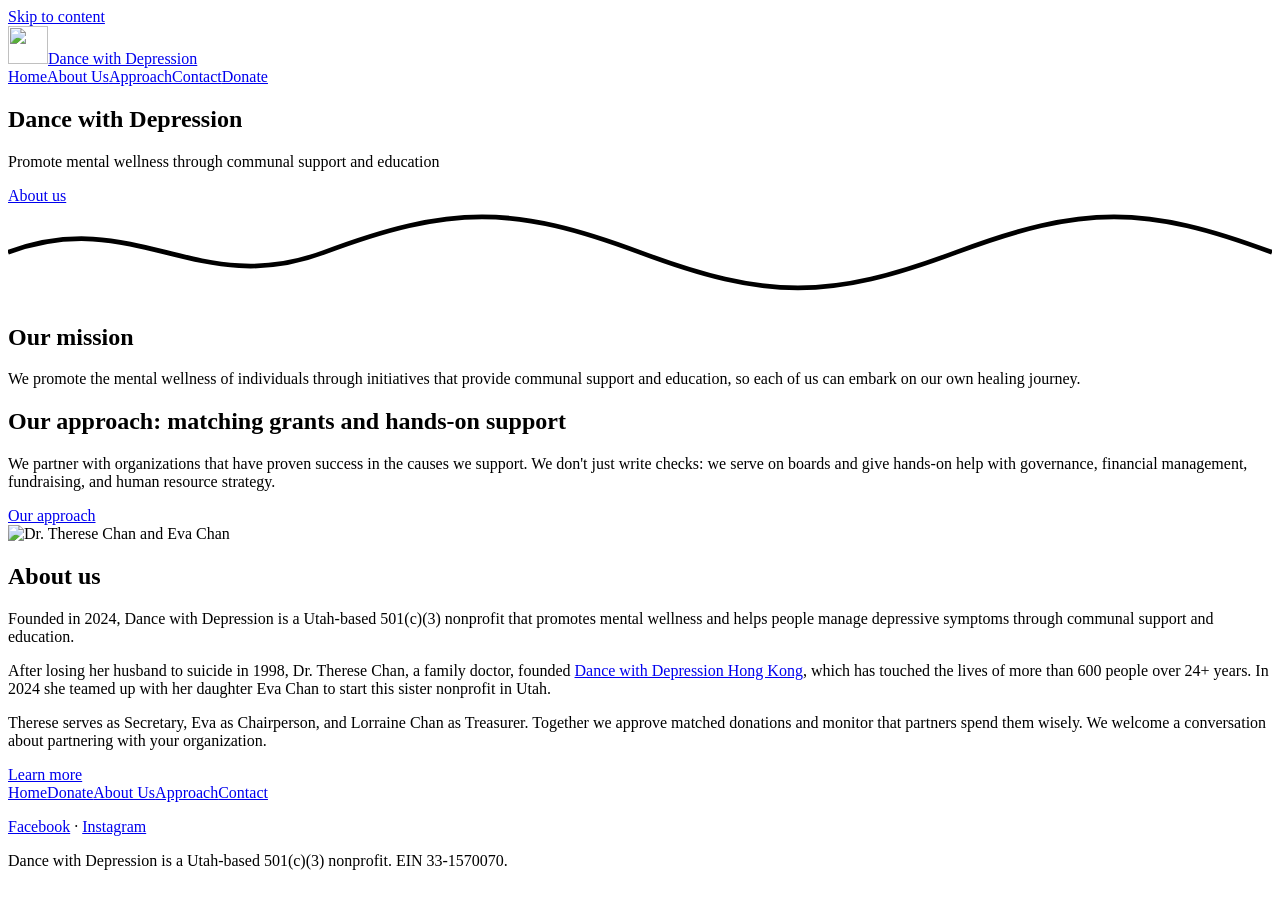
==== index.html @ dd3bc768 "Add files via upload" ====
<!doctype html><html lang="en"><head><meta charset="utf-8"><meta name="viewport" content="width=device-width,initial-scale=1"><title>Home - Dance with Depression</title><meta name="description" content="Promote mental wellness through communal support and education."><meta property="og:title" content="Home - Dance with Depression"><meta property="og:image" content="https://dancewithdepression.org/wp-content/uploads/2026/01/cropped-DancewithDepressionLogo-1.png"><link rel="icon" href="https://dancewithdepression.org/wp-content/uploads/2026/01/cropped-DancewithDepressionLogo-270x270.png"><link rel="preconnect" href="https://fonts.googleapis.com"><link rel="preconnect" href="https://fonts.gstatic.com" crossorigin><link rel="stylesheet" href="https://fonts.googleapis.com/css2?family=Figtree:wght@400;600&family=Newsreader:ital,wght@0,400;0,600;1,400&display=swap"><link rel="stylesheet" href="css/styles.css"></head><body><a class="skip" href="#main">Skip to content</a><header class="top"><a class="brand" href="index.html"><img src="https://dancewithdepression.org/wp-content/uploads/2026/01/cropped-DancewithDepressionLogo-1-60x56.png" alt="" width="40" height="38"><span>Dance with Depression</span></a><nav aria-label="Main"><a href="index.html" aria-current="page">Home</a><a href="about.html">About Us</a><a href="approach.html">Approach</a><a href="contact.html">Contact</a><a class="btn" href="donate.html">Donate</a></nav></header><main id="main">
<section class="hero"><div class="wrap"><h1>Dance with Depression</h1><p class="lede">Promote mental wellness through communal support and education</p><a class="btn" href="about.html">About us</a></div><svg class="wave" viewBox="0 0 800 60" aria-hidden="true" preserveAspectRatio="none"><path d="M0 30 C80 0 120 60 200 30 S320 0 400 30 S520 60 600 30 S720 0 800 30" fill="none" stroke="currentColor" stroke-width="3"/></svg></section>
<section class="wrap two"><div><h2>Our mission</h2><p>We promote the mental wellness of individuals through initiatives that provide communal support and education, so each of us can embark on our own healing journey.</p></div><div><h2>Our approach: matching grants and hands-on support</h2><p>We partner with organizations that have proven success in the causes we support. We don't just write checks: we serve on boards and give hands-on help with governance, financial management, fundraising, and human resource strategy.</p><a class="btn alt" href="approach.html">Our approach</a></div></section>
<section class="band"><div class="wrap two"><div><img class="" src="https://dancewithdepression.org/wp-content/uploads/2025/10/IMG_2669-768x1024.jpg" alt="Dr. Therese Chan and Eva Chan" loading="lazy"></div><div><h2>About us</h2><p>Founded in 2024, Dance with Depression is a Utah-based 501(c)(3) nonprofit that promotes mental wellness and helps people manage depressive symptoms through communal support and education.</p><p>After losing her husband to suicide in 1998, Dr. Therese Chan, a family doctor, founded <a href="https://www.dwd.org.hk/">Dance with Depression Hong Kong</a>, which has touched the lives of more than 600 people over 24+ years. In 2024 she teamed up with her daughter Eva Chan to start this sister nonprofit in Utah.</p><p>Therese serves as Secretary, Eva as Chairperson, and Lorraine Chan as Treasurer. Together we approve matched donations and monitor that partners spend them wisely. We welcome a conversation about partnering with your organization.</p><a class="btn alt" href="about.html">Learn more</a></div></div></section></main><footer><nav aria-label="Footer"><a href="index.html">Home</a><a href="donate.html">Donate</a><a href="about.html">About Us</a><a href="approach.html">Approach</a><a href="contact.html">Contact</a></nav><p><a href="https://www.facebook.com/@dancewithdepression">Facebook</a> · <a href="https://www.instagram.com/dancewithdepressionus">Instagram</a></p><p class="small">Dance with Depression is a Utah-based 501(c)(3) nonprofit. EIN 33-1570070.</p></footer></body></html>
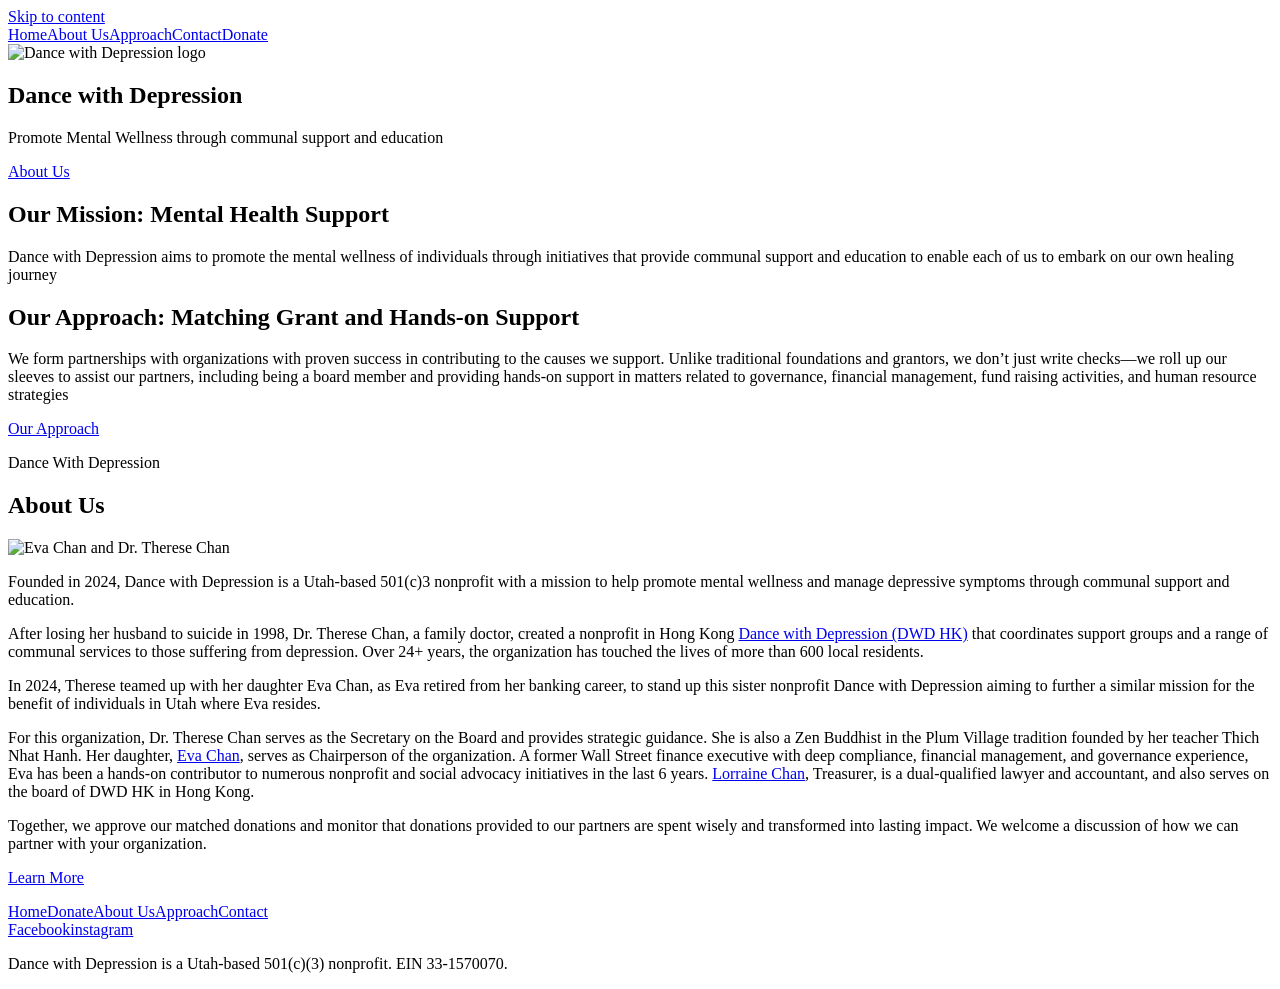
==== commit d36ac137: "Add files via upload Claude updated the website after seeing the screenshots." ====
--- a/index.html
+++ b/index.html
@@ -1,4 +1,3 @@
-<!doctype html><html lang="en"><head><meta charset="utf-8"><meta name="viewport" content="width=device-width,initial-scale=1"><title>Home - Dance with Depression</title><meta name="description" content="Promote mental wellness through communal support and education."><meta property="og:title" content="Home - Dance with Depression"><meta property="og:image" content="https://dancewithdepression.org/wp-content/uploads/2026/01/cropped-DancewithDepressionLogo-1.png"><link rel="icon" href="https://dancewithdepression.org/wp-content/uploads/2026/01/cropped-DancewithDepressionLogo-270x270.png"><link rel="preconnect" href="https://fonts.googleapis.com"><link rel="preconnect" href="https://fonts.gstatic.com" crossorigin><link rel="stylesheet" href="https://fonts.googleapis.com/css2?family=Figtree:wght@400;600&family=Newsreader:ital,wght@0,400;0,600;1,400&display=swap"><link rel="stylesheet" href="css/styles.css"></head><body><a class="skip" href="#main">Skip to content</a><header class="top"><a class="brand" href="index.html"><img src="https://dancewithdepression.org/wp-content/uploads/2026/01/cropped-DancewithDepressionLogo-1-60x56.png" alt="" width="40" height="38"><span>Dance with Depression</span></a><nav aria-label="Main"><a href="index.html" aria-current="page">Home</a><a href="about.html">About Us</a><a href="approach.html">Approach</a><a href="contact.html">Contact</a><a class="btn" href="donate.html">Donate</a></nav></header><main id="main">
-<section class="hero"><div class="wrap"><h1>Dance with Depression</h1><p class="lede">Promote mental wellness through communal support and education</p><a class="btn" href="about.html">About us</a></div><svg class="wave" viewBox="0 0 800 60" aria-hidden="true" preserveAspectRatio="none"><path d="M0 30 C80 0 120 60 200 30 S320 0 400 30 S520 60 600 30 S720 0 800 30" fill="none" stroke="currentColor" stroke-width="3"/></svg></section>
-<section class="wrap two"><div><h2>Our mission</h2><p>We promote the mental wellness of individuals through initiatives that provide communal support and education, so each of us can embark on our own healing journey.</p></div><div><h2>Our approach: matching grants and hands-on support</h2><p>We partner with organizations that have proven success in the causes we support. We don't just write checks: we serve on boards and give hands-on help with governance, financial management, fundraising, and human resource strategy.</p><a class="btn alt" href="approach.html">Our approach</a></div></section>
-<section class="band"><div class="wrap two"><div><img class="" src="https://dancewithdepression.org/wp-content/uploads/2025/10/IMG_2669-768x1024.jpg" alt="Dr. Therese Chan and Eva Chan" loading="lazy"></div><div><h2>About us</h2><p>Founded in 2024, Dance with Depression is a Utah-based 501(c)(3) nonprofit that promotes mental wellness and helps people manage depressive symptoms through communal support and education.</p><p>After losing her husband to suicide in 1998, Dr. Therese Chan, a family doctor, founded <a href="https://www.dwd.org.hk/">Dance with Depression Hong Kong</a>, which has touched the lives of more than 600 people over 24+ years. In 2024 she teamed up with her daughter Eva Chan to start this sister nonprofit in Utah.</p><p>Therese serves as Secretary, Eva as Chairperson, and Lorraine Chan as Treasurer. Together we approve matched donations and monitor that partners spend them wisely. We welcome a conversation about partnering with your organization.</p><a class="btn alt" href="about.html">Learn more</a></div></div></section></main><footer><nav aria-label="Footer"><a href="index.html">Home</a><a href="donate.html">Donate</a><a href="about.html">About Us</a><a href="approach.html">Approach</a><a href="contact.html">Contact</a></nav><p><a href="https://www.facebook.com/@dancewithdepression">Facebook</a> · <a href="https://www.instagram.com/dancewithdepressionus">Instagram</a></p><p class="small">Dance with Depression is a Utah-based 501(c)(3) nonprofit. EIN 33-1570070.</p></footer></body></html>+<!doctype html><html lang="en"><head><meta charset="utf-8"><meta name="viewport" content="width=device-width,initial-scale=1"><title>Home - Dance with Depression</title><meta name="description" content="Promote mental wellness through communal support and education."><meta property="og:title" content="Home - Dance with Depression"><meta property="og:image" content="https://dancewithdepression.org/wp-content/uploads/2026/01/cropped-DancewithDepressionLogo-1.png"><link rel="icon" href="https://dancewithdepression.org/wp-content/uploads/2026/01/cropped-DancewithDepressionLogo-270x270.png"><link rel="preconnect" href="https://fonts.googleapis.com"><link rel="preconnect" href="https://fonts.gstatic.com" crossorigin><link rel="stylesheet" href="https://fonts.googleapis.com/css2?family=Lato:wght@400;700&family=Playfair+Display:wght@400;600&display=swap"><link rel="stylesheet" href="css/styles.css"></head><body><a class="skip" href="#main">Skip to content</a><header class="top"><nav aria-label="Main"><a href="index.html" aria-current="page">Home</a><a href="about.html">About Us</a><a href="approach.html">Approach</a><a href="contact.html">Contact</a><a class="btn-line" href="donate.html">Donate</a></nav></header><main id="main"><section class="hero"><div class="hero-in"><img class="logo" src="https://dancewithdepression.org/wp-content/uploads/2026/01/DancewithDepressionLogo-1-150x150.png" alt="Dance with Depression logo" width="150" height="150"><h1>Dance with Depression</h1><p class="tag">Promote Mental Wellness through communal support and education</p><a class="btn" href="about.html">About Us</a></div></section>
+<section class="wrap text"><h2>Our Mission: Mental Health Support<img class="ico" src="https://dancewithdepression.org/wp-content/uploads/2026/01/DancewithDepressionLogo-1-150x150.png" alt=""></h2><p>Dance with Depression aims to promote the mental wellness of individuals through initiatives that provide communal support and education to enable each of us to embark on our own healing journey</p><h2>Our Approach: Matching Grant and Hands-on Support<img class="ico" src="https://dancewithdepression.org/wp-content/uploads/2026/01/DancewithDepressionLogo-1-150x150.png" alt=""></h2><p>We form partnerships with organizations with proven success in contributing to the causes we support. Unlike traditional foundations and grantors, we don’t just write checks—we roll up our sleeves to assist our partners, including being a board member and providing hands-on support in matters related to governance, financial management, fund raising activities, and human resource strategies</p><p class="c"><a class="btn" href="approach.html">Our Approach</a></p></section>
+<section class="band"><div class="wrap"><p class="label">Dance With Depression</p><h2 class="purple">About Us</h2><div class="two"><div><img src="https://dancewithdepression.org/wp-content/uploads/2025/10/IMG_2669-768x1024.jpg" alt="Eva Chan and Dr. Therese Chan"></div><div><p>Founded in 2024, Dance with Depression is a Utah-based 501(c)3 nonprofit with a mission to help promote mental wellness and manage depressive symptoms through communal support and education.</p><p>After losing her husband to suicide in 1998, Dr. Therese Chan, a family doctor, created a nonprofit in Hong Kong <a href="https://www.dwd.org.hk/">Dance with Depression (DWD HK)</a> that coordinates support groups and a range of communal services to those suffering from depression. Over 24+ years, the organization has touched the lives of more than 600 local residents.</p><p>In 2024, Therese teamed up with her daughter Eva Chan, as Eva retired from her banking career, to stand up this sister nonprofit Dance with Depression aiming to further a similar mission for the benefit of individuals in Utah where Eva resides.</p><p>For this organization, Dr. Therese Chan serves as the Secretary on the Board and provides strategic guidance. She is also a Zen Buddhist in the Plum Village tradition founded by her teacher Thich Nhat Hanh. Her daughter, <a href="https://www.linkedin.com/in/evachan101/">Eva Chan</a>, serves as Chairperson of the organization. A former Wall Street finance executive with deep compliance, financial management, and governance experience, Eva has been a hands-on contributor to numerous nonprofit and social advocacy initiatives in the last 6 years. <a href="https://www.linkedin.com/in/lorraine-chan-2460182b/">Lorraine Chan</a>, Treasurer, is a dual-qualified lawyer and accountant, and also serves on the board of DWD HK in Hong Kong.</p><p>Together, we approve our matched donations and monitor that donations provided to our partners are spent wisely and transformed into lasting impact. We welcome a discussion of how we can partner with your organization.</p><p class="c"><a class="btn" href="about.html">Learn More</a></p></div></div></div></section></main><footer class="foot"><nav class="bar" aria-label="Footer"><a href="index.html">Home</a><a href="donate.html">Donate</a><a href="about.html">About Us</a><a href="approach.html">Approach</a><a href="contact.html">Contact</a></nav><div class="social"><a href="http://www.facebook.com/@dancewithdepression">Facebook</a><a href="http://www.instagram.com/dancewithdepressionus">instagram</a></div><p class="small">Dance with Depression is a Utah-based 501(c)(3) nonprofit. EIN 33-1570070.</p></footer></body></html>
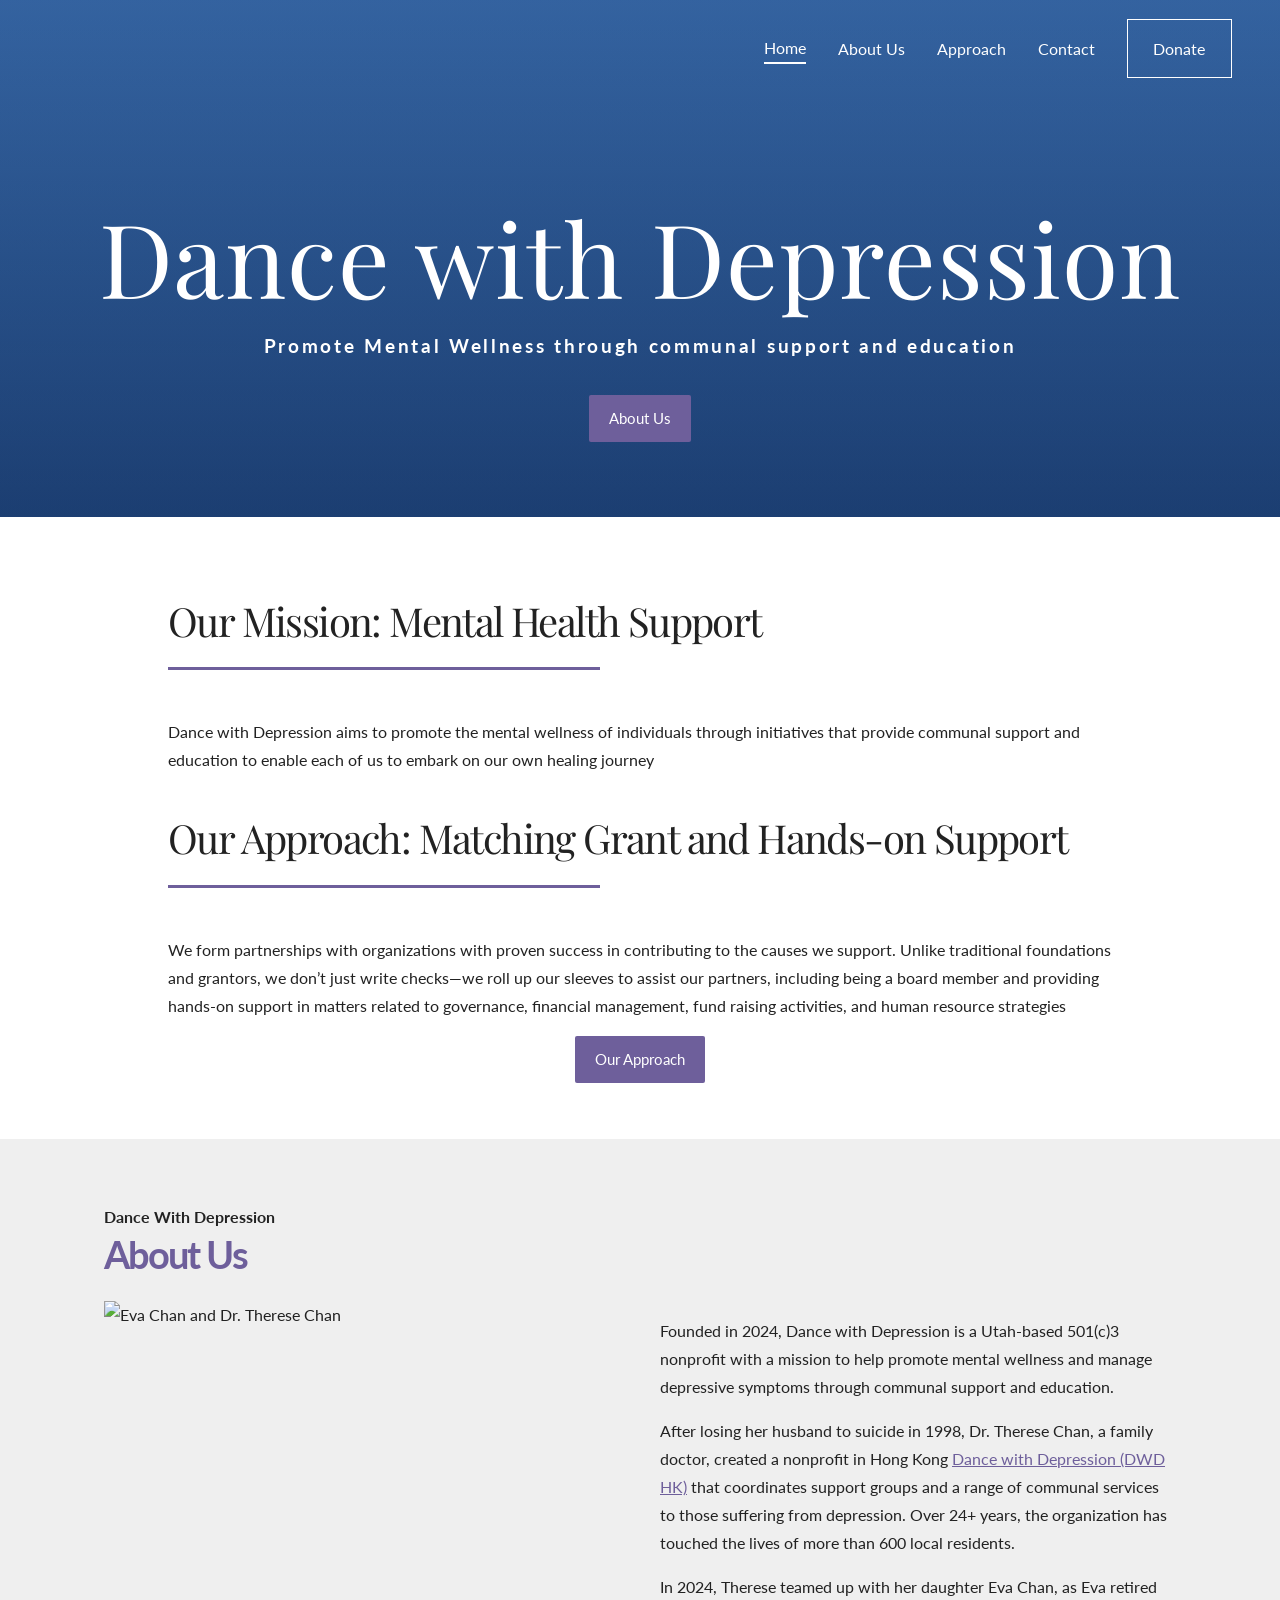
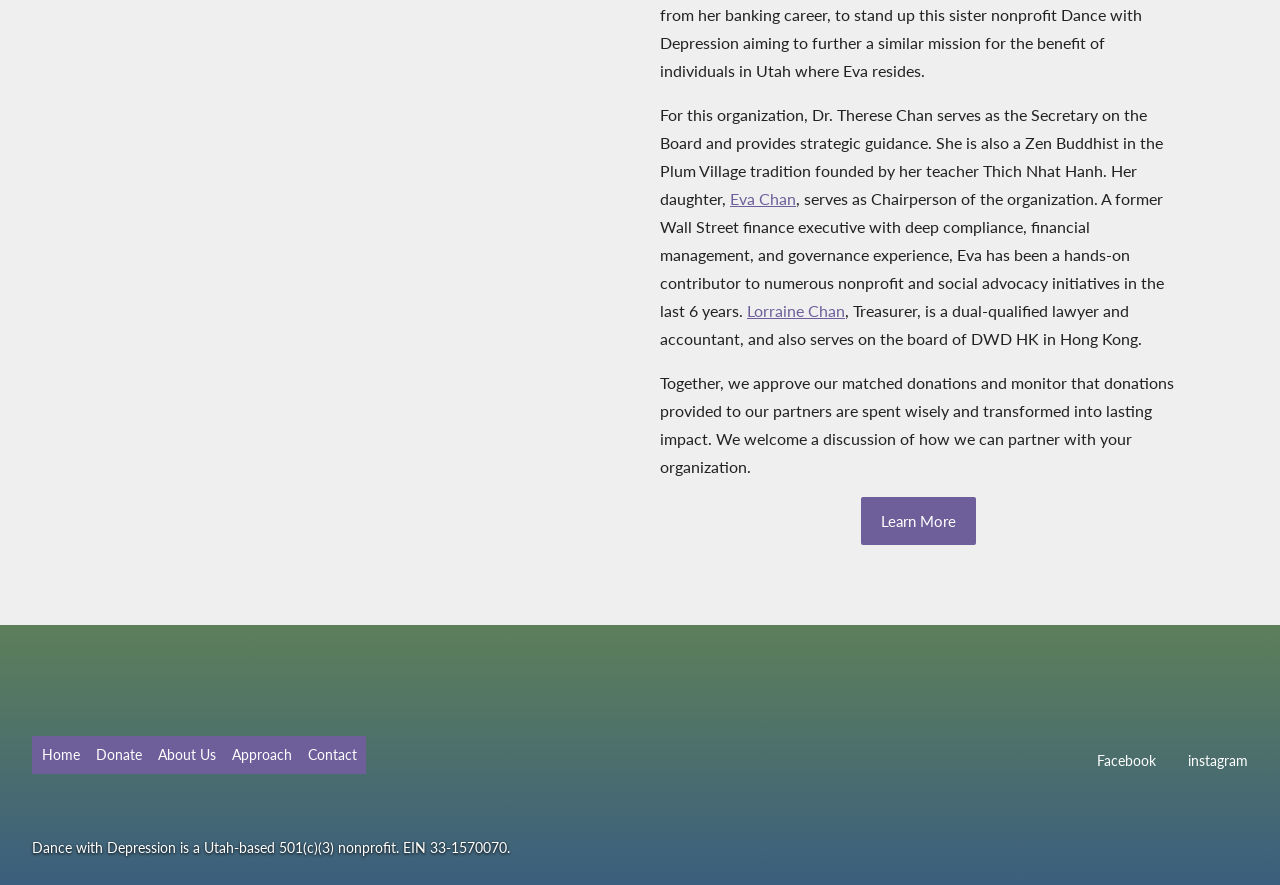
==== commit 86d84fd6: "Add files via upload" ====
--- a/index.html
+++ b/index.html
@@ -1,3 +1,3 @@
-<!doctype html><html lang="en"><head><meta charset="utf-8"><meta name="viewport" content="width=device-width,initial-scale=1"><title>Home - Dance with Depression</title><meta name="description" content="Promote mental wellness through communal support and education."><meta property="og:title" content="Home - Dance with Depression"><meta property="og:image" content="https://dancewithdepression.org/wp-content/uploads/2026/01/cropped-DancewithDepressionLogo-1.png"><link rel="icon" href="https://dancewithdepression.org/wp-content/uploads/2026/01/cropped-DancewithDepressionLogo-270x270.png"><link rel="preconnect" href="https://fonts.googleapis.com"><link rel="preconnect" href="https://fonts.gstatic.com" crossorigin><link rel="stylesheet" href="https://fonts.googleapis.com/css2?family=Lato:wght@400;700&family=Playfair+Display:wght@400;600&display=swap"><link rel="stylesheet" href="css/styles.css"></head><body><a class="skip" href="#main">Skip to content</a><header class="top"><nav aria-label="Main"><a href="index.html" aria-current="page">Home</a><a href="about.html">About Us</a><a href="approach.html">Approach</a><a href="contact.html">Contact</a><a class="btn-line" href="donate.html">Donate</a></nav></header><main id="main"><section class="hero"><div class="hero-in"><img class="logo" src="https://dancewithdepression.org/wp-content/uploads/2026/01/DancewithDepressionLogo-1-150x150.png" alt="Dance with Depression logo" width="150" height="150"><h1>Dance with Depression</h1><p class="tag">Promote Mental Wellness through communal support and education</p><a class="btn" href="about.html">About Us</a></div></section>
+<!doctype html><html lang="en"><head><meta charset="utf-8"><meta name="viewport" content="width=device-width,initial-scale=1"><title>Home - Dance with Depression</title><meta name="description" content="Promote mental wellness through communal support and education."><meta property="og:title" content="Home - Dance with Depression"><meta property="og:image" content="https://dancewithdepression.org/wp-content/uploads/2026/01/cropped-DancewithDepressionLogo-1.png"><link rel="icon" href="https://dancewithdepression.org/wp-content/uploads/2026/01/cropped-DancewithDepressionLogo-270x270.png"><link rel="preconnect" href="https://fonts.googleapis.com"><link rel="preconnect" href="https://fonts.gstatic.com" crossorigin><link rel="stylesheet" href="https://fonts.googleapis.com/css2?family=Lato:wght@400;700&family=Playfair+Display:wght@400;600&display=swap"><link rel="stylesheet" href="styles.css?v=20261120"></head><body><a class="skip" href="#main">Skip to content</a><header class="top"><nav aria-label="Main"><a href="index.html" aria-current="page">Home</a><a href="about.html">About Us</a><a href="approach.html">Approach</a><a href="contact.html">Contact</a><a class="btn-line" href="donate.html">Donate</a></nav></header><main id="main"><section class="hero"><div class="hero-in"><img class="logo" src="https://dancewithdepression.org/wp-content/uploads/2026/01/DancewithDepressionLogo-1-150x150.png" alt="Dance with Depression logo" width="150" height="150"><h1>Dance with Depression</h1><p class="tag">Promote Mental Wellness through communal support and education</p><a class="btn" href="about.html">About Us</a></div></section>
 <section class="wrap text"><h2>Our Mission: Mental Health Support<img class="ico" src="https://dancewithdepression.org/wp-content/uploads/2026/01/DancewithDepressionLogo-1-150x150.png" alt=""></h2><p>Dance with Depression aims to promote the mental wellness of individuals through initiatives that provide communal support and education to enable each of us to embark on our own healing journey</p><h2>Our Approach: Matching Grant and Hands-on Support<img class="ico" src="https://dancewithdepression.org/wp-content/uploads/2026/01/DancewithDepressionLogo-1-150x150.png" alt=""></h2><p>We form partnerships with organizations with proven success in contributing to the causes we support. Unlike traditional foundations and grantors, we don’t just write checks—we roll up our sleeves to assist our partners, including being a board member and providing hands-on support in matters related to governance, financial management, fund raising activities, and human resource strategies</p><p class="c"><a class="btn" href="approach.html">Our Approach</a></p></section>
 <section class="band"><div class="wrap"><p class="label">Dance With Depression</p><h2 class="purple">About Us</h2><div class="two"><div><img src="https://dancewithdepression.org/wp-content/uploads/2025/10/IMG_2669-768x1024.jpg" alt="Eva Chan and Dr. Therese Chan"></div><div><p>Founded in 2024, Dance with Depression is a Utah-based 501(c)3 nonprofit with a mission to help promote mental wellness and manage depressive symptoms through communal support and education.</p><p>After losing her husband to suicide in 1998, Dr. Therese Chan, a family doctor, created a nonprofit in Hong Kong <a href="https://www.dwd.org.hk/">Dance with Depression (DWD HK)</a> that coordinates support groups and a range of communal services to those suffering from depression. Over 24+ years, the organization has touched the lives of more than 600 local residents.</p><p>In 2024, Therese teamed up with her daughter Eva Chan, as Eva retired from her banking career, to stand up this sister nonprofit Dance with Depression aiming to further a similar mission for the benefit of individuals in Utah where Eva resides.</p><p>For this organization, Dr. Therese Chan serves as the Secretary on the Board and provides strategic guidance. She is also a Zen Buddhist in the Plum Village tradition founded by her teacher Thich Nhat Hanh. Her daughter, <a href="https://www.linkedin.com/in/evachan101/">Eva Chan</a>, serves as Chairperson of the organization. A former Wall Street finance executive with deep compliance, financial management, and governance experience, Eva has been a hands-on contributor to numerous nonprofit and social advocacy initiatives in the last 6 years. <a href="https://www.linkedin.com/in/lorraine-chan-2460182b/">Lorraine Chan</a>, Treasurer, is a dual-qualified lawyer and accountant, and also serves on the board of DWD HK in Hong Kong.</p><p>Together, we approve our matched donations and monitor that donations provided to our partners are spent wisely and transformed into lasting impact. We welcome a discussion of how we can partner with your organization.</p><p class="c"><a class="btn" href="about.html">Learn More</a></p></div></div></div></section></main><footer class="foot"><nav class="bar" aria-label="Footer"><a href="index.html">Home</a><a href="donate.html">Donate</a><a href="about.html">About Us</a><a href="approach.html">Approach</a><a href="contact.html">Contact</a></nav><div class="social"><a href="http://www.facebook.com/@dancewithdepression">Facebook</a><a href="http://www.instagram.com/dancewithdepressionus">instagram</a></div><p class="small">Dance with Depression is a Utah-based 501(c)(3) nonprofit. EIN 33-1570070.</p></footer></body></html>
--- a/styles.css
+++ b/styles.css
@@ -0,0 +1,57 @@
+/* Tokens: edit colors, fonts, and hero/footer photos here */
+:root{--purple:#6e5f9b;--ink:#222;--gray:#efefef;--serif:"Playfair Display",Georgia,serif;--sans:"Lato",system-ui,sans-serif;
+--hero:linear-gradient(rgba(25,60,120,.35),rgba(25,60,120,.35)),url("images/hero.jpg") center/cover,linear-gradient(#4277b5,#1d3f6e);
+--foot:url("images/footer.jpg") center/cover,linear-gradient(#5d7f5a,#3b5f7e)}
+*{box-sizing:border-box}body{margin:0;font:1rem/1.75 var(--sans);color:var(--ink);background:#fff}
+h1,h2{font-family:var(--serif);font-weight:400}h2{font-size:clamp(1.7rem,3.2vw,2.5rem);letter-spacing:-.04em;line-height:1.2;margin:2.5rem 0 3rem}
+h2::after{content:"";display:block;width:min(432px,100%);height:3px;background:var(--purple);margin-top:1.4rem}h3{font:700 1.3rem var(--sans)}
+a{color:var(--purple)}img{max-width:100%;height:auto;display:block}.ico{display:inline;height:1.1em;width:auto;margin-left:.3rem;vertical-align:middle}
+.skip{position:absolute;left:-999px}.skip:focus{left:1rem;top:1rem;background:#fff;padding:.5rem;z-index:9}:focus-visible{outline:3px solid #fff;outline-offset:2px}
+.top{position:absolute;top:0;left:0;right:0;z-index:5;padding:1.2rem 3rem}.top nav{display:flex;flex-wrap:wrap;gap:2rem;justify-content:flex-end;align-items:center}.top a{color:#fff;text-decoration:none}.top a[aria-current]{border-bottom:2px solid #fff}
+.btn-line{border:1px solid #fff;padding:.9rem 1.6rem}
+.btn{display:inline-block;background:var(--purple);color:#fff!important;padding:.65rem 1.25rem;border-radius:2px;text-decoration:none;font-weight:400;font-size:.95rem}.btn.alt{background:transparent;color:var(--purple)!important;border:2px solid var(--purple)}
+.hero{min-height:517px;display:grid;place-items:center;background:var(--hero);color:#fff;text-align:center;padding:6rem 1.5rem 3rem}.hero.sm{min-height:320px}
+.hero-in{max-width:70rem}.logo{margin:0 auto -4.5rem;position:relative;z-index:-1;opacity:.9}.hero h1{font-size:clamp(2.6rem,8vw,6.5rem);line-height:1.1;margin:0;font-weight:400;letter-spacing:.01em}
+.tag{font-size:clamp(.9rem,1.6vw,1.2rem);font-weight:700;letter-spacing:.14em;margin:1rem 0 2rem}.hero.sm h1{font-size:clamp(2rem,5vw,3.6rem)}
+.wrap{max-width:70rem;margin:0 auto;padding:2.5rem 1.5rem}.text{max-width:62rem}.narrow{max-width:50rem}.c{text-align:center}.label{font-weight:700;margin:0}.purple{color:var(--purple);font:700 clamp(1.8rem,3vw,2.4rem) var(--sans);letter-spacing:-.05em;margin:0 0 1.5rem}.purple::after{display:none}
+.band{background:var(--gray)}.band>.wrap{padding:4rem 1.5rem}.two{display:grid;gap:2.5rem;grid-template-columns:repeat(auto-fit,minmax(18rem,1fr));align-items:start}
+.row,.grid{display:grid;gap:1rem;grid-template-columns:repeat(auto-fit,minmax(15rem,1fr))}.grid figure{margin:0}figcaption{font-size:.95rem;margin-top:.5rem}
+.person{display:grid;grid-template-columns:10rem 1fr;gap:1.5rem;margin:2rem 0}.role{color:var(--purple);font-weight:700;margin:.2rem 0}
+blockquote{margin:0;border-left:4px solid var(--purple);padding-left:1.25rem;font:1.15rem/1.7 var(--sans)}blockquote footer{background:none;padding:0;font-weight:700;color:var(--ink)}
+form{display:grid;gap:1rem;margin-top:1.5rem}label{display:grid;gap:.3rem;font-weight:700}input,textarea{font:inherit;padding:.65rem;border:1px solid #999}
+.foot{background:var(--foot);min-height:260px;padding:5rem 2rem 1.5rem;display:flex;flex-wrap:wrap;gap:2rem;justify-content:space-between;align-items:flex-end;color:#fff}
+.bar{display:flex;gap:1rem;background:var(--purple);padding:.4rem .6rem}.bar a,.social a{color:#fff;text-decoration:none;font-size:.9rem}.social{display:flex;gap:2rem}.foot .small{width:100%;font-size:.85rem;margin:0;text-shadow:0 1px 3px #000}
+@media(max-width:700px){.top{padding:1rem}.top nav{gap:1rem;justify-content:center}.person{grid-template-columns:1fr}.person img{max-width:12rem}.logo{margin-bottom:-3rem;width:100px}}
+
+/* Inner pages: white header and title area */
+.sub .top a{color:#222}.sub .top a[aria-current]{color:#9b8bd0;border:0}.sub .btn-line{border-color:#222}
+.hero.sm{background:#fff;color:#222;min-height:460px}.hero.sm h1{color:var(--purple);font-weight:600;font-size:clamp(2.2rem,5vw,4rem)}.hero.sm .tag{letter-spacing:0;font-weight:400;font-size:1.2rem;color:#000}
+h2.plain::after,h2.sage::after,h2.purple-h::after{display:none}h2.plain{color:#333}h2.purple-h{color:var(--purple);margin:1rem 0 2rem}h2.bold{font-weight:700;margin-bottom:0}h2.sage{color:#7d8a6a}.purple-t{color:var(--purple)}
+.quote p,.quote li{max-width:none}.sig{text-align:right;margin-top:2rem}
+.values{background:#f5f4f9;box-shadow:0 8px 30px rgba(0,0,0,.25);margin:3rem 1rem}.sub-h{color:var(--purple);font-weight:700}
+.cols3{display:grid;gap:2.5rem;grid-template-columns:repeat(auto-fit,minmax(16rem,1fr));align-items:start;margin-top:2.5rem}.cols3 h3{font:400 1.35rem var(--serif);text-align:center;margin:.5rem 0}
+.chk{display:grid;place-items:center;width:30px;height:30px;border-radius:50%;background:#333;color:#fff;font-size:.9rem;margin:0 auto}
+.name{display:grid;gap:2rem;grid-template-columns:3fr 1fr;align-items:center;border-bottom:3px solid #444;max-width:62rem}.big-logo{width:100%;max-width:180px}
+.label{font-weight:700}.bio-sub{font-size:1.6rem;margin:0 0 2rem}.bios article p{margin:.6rem 0}.bios h3{font:700 1.3rem var(--sans);color:var(--purple);text-align:left}.bios img{border-radius:8px;margin-bottom:1rem}
+.li{display:inline-grid;place-items:center;width:36px;height:36px;border-radius:50%;background:#0a66c2;color:#fff!important;font-weight:700;text-decoration:none}
+.cards{display:grid;gap:1.5rem;grid-template-columns:repeat(auto-fit,minmax(15rem,1fr))}.cards figure{margin:0}.cards img{border-radius:8px;aspect-ratio:4/3;object-fit:cover;width:100%}.cards h3{font:400 1.4rem var(--serif);color:var(--purple);margin:1rem 0 .3rem}.cards p{color:#777;margin:0}
+@media(max-width:700px){.name{grid-template-columns:1fr}}
+
+/* Approach page */
+.split{background:#e4e2e6;padding:7rem 1.5rem 4rem}.split-in{max-width:75rem;margin:0 auto;display:grid;gap:2rem;grid-template-columns:repeat(auto-fit,minmax(18rem,1fr));align-items:center}
+.split h1{font-size:clamp(2.4rem,5.5vw,4.4rem);line-height:1.3;color:var(--purple);margin:0 0 2rem}.sage-p{color:#6b7a5f}
+.pics{display:flex;gap:1.5rem;align-items:flex-start}.pics img{border-radius:8px;width:calc(50% - .75rem);aspect-ratio:3/4;object-fit:cover}.pics img+img{margin-top:3rem}
+.soft{background:#f7f7f7}.approach h2::after{background:#a99fd0}.approach h2.plain::after{display:none}.tight{line-height:1.7}
+.approach .text{max-width:75rem}.example{max-width:75rem}hr.short{width:100px;border:0;border-top:1px solid #555;margin:1rem auto 2rem}
+.ex{display:grid;gap:2.5rem;grid-template-columns:repeat(auto-fit,minmax(20rem,1fr));align-items:start}.ex h2.plain{color:#111;margin-top:0}.ex p{margin:0 0 1.5rem}.ex img{border-radius:2px}.serif{font:400 1.4rem var(--serif)}
+.exr .pair{display:flex;gap:1.5rem;margin-top:2rem}.exr .pair img{width:calc(50% - .75rem);height:auto;align-self:flex-start}
+
+/* Donate and Contact */
+.bk{color:#111}.podcast .banner{display:block;margin:2.5rem 0}.podcast .banner img{max-width:812px;width:100%;border-radius:0}
+.card{background:#f1eff8;box-shadow:0 6px 24px rgba(0,0,0,.25);padding:1.5rem 2rem;max-width:62rem;margin:3rem auto}.card .ex h2,.card h2.plain{margin-top:0}
+.tint{background:#f5f7f4}.hero.tint h1{color:#a99fd0;font-weight:400}.hero.tint .tag{color:#555}
+.contact{display:grid;grid-template-columns:1fr 1.5fr;gap:3rem;max-width:62rem;padding-top:5rem}.cl{border-right:1px solid #6f8a5a;padding-right:3rem}.cl hr{border:0;border-top:1px solid #6f8a5a;margin:0 0 2rem}.cl h2{margin:0 0 1.2rem}
+.em{color:var(--purple);letter-spacing:.12em;font-size:.95rem;margin:0;display:flex;gap:.6rem;align-items:center}.mail{color:#6b7a5f;font-size:.9rem;text-decoration:none}
+.contact form{margin:0;gap:1.2rem}.contact label{font:400 .85rem var(--sans);color:#7a3e65}.contact label b{color:#d00}.contact input,.contact textarea,.contact select{font:inherit;font-size:.9rem;color:var(--purple);padding:.8rem;border:1px solid #6f8a5a;border-radius:3px;background:#fff;width:100%}
+.ph{display:grid;grid-template-columns:1fr 2.4fr;gap:.3rem}.sm-btn{justify-self:start;border:0;font-size:.8rem;cursor:pointer;padding:.55rem 1rem}
+@media(max-width:700px){.contact{grid-template-columns:1fr}.cl{border:0;padding:0}}
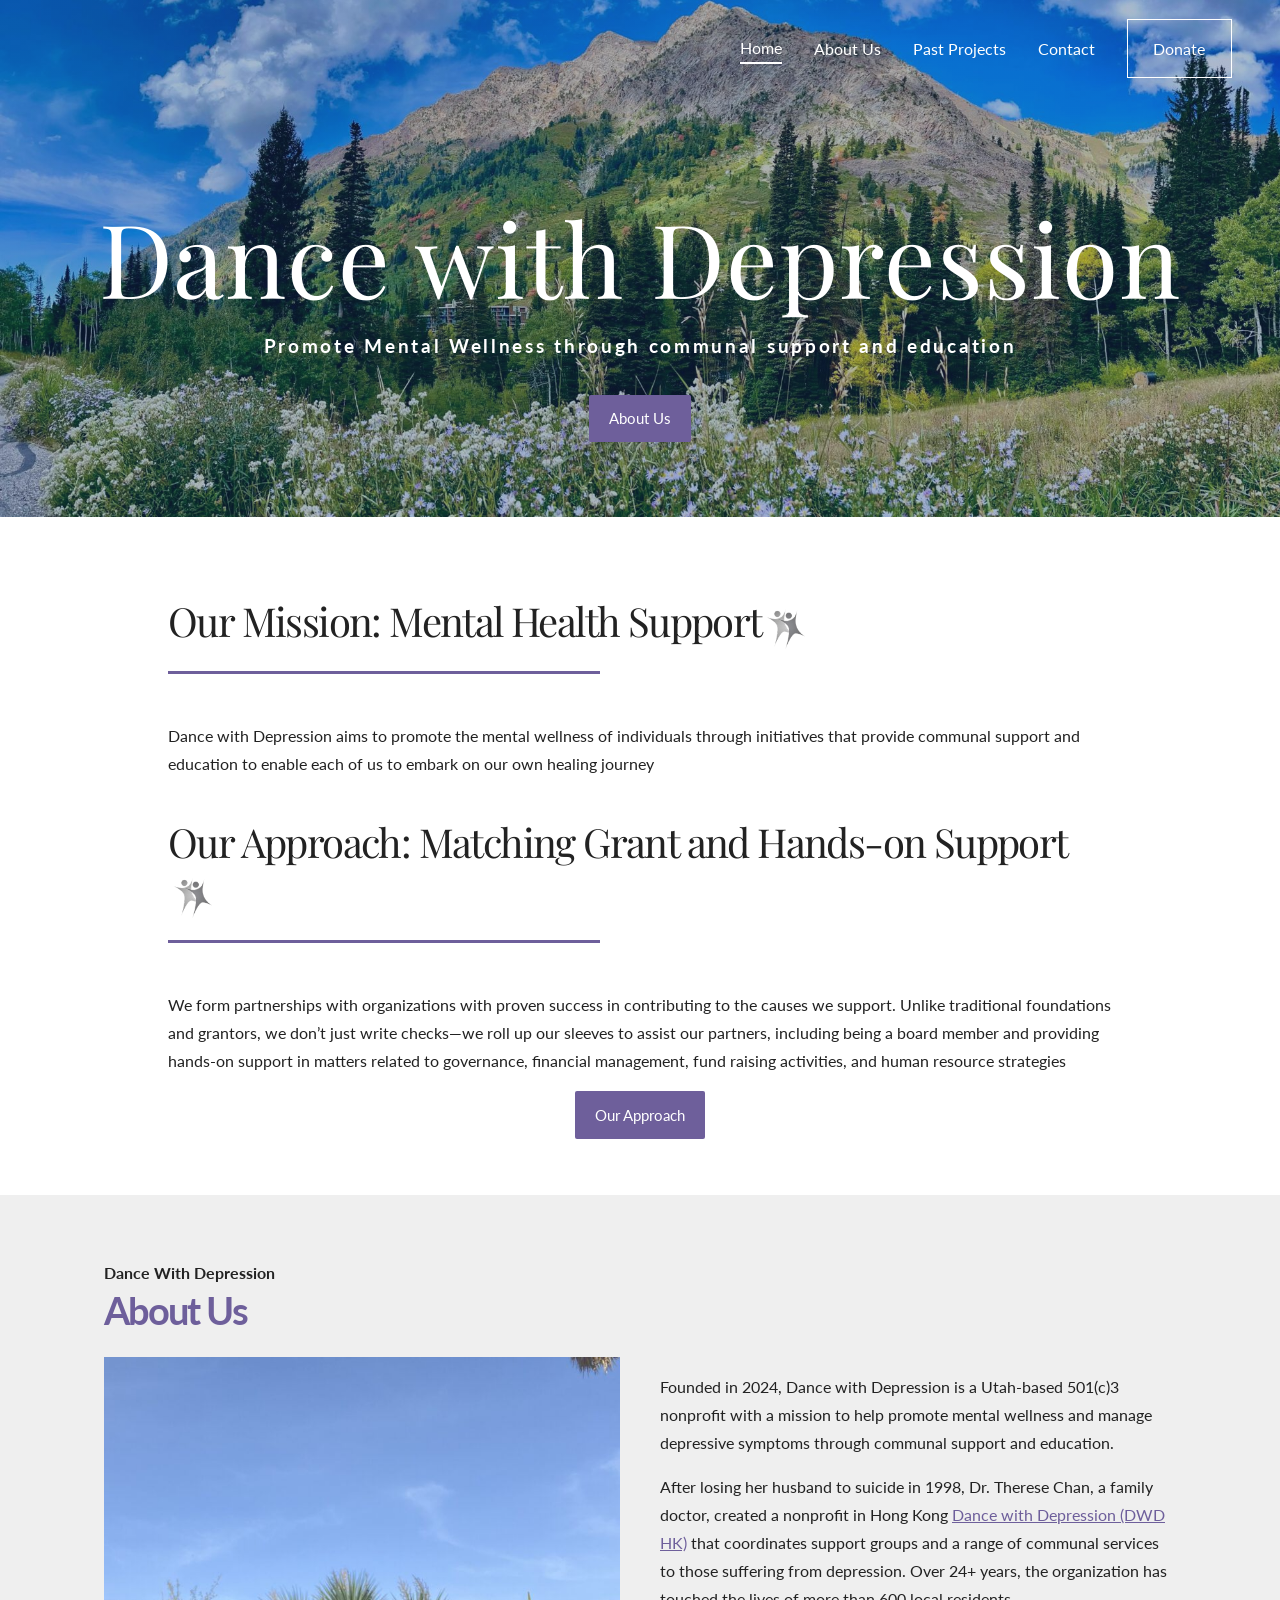
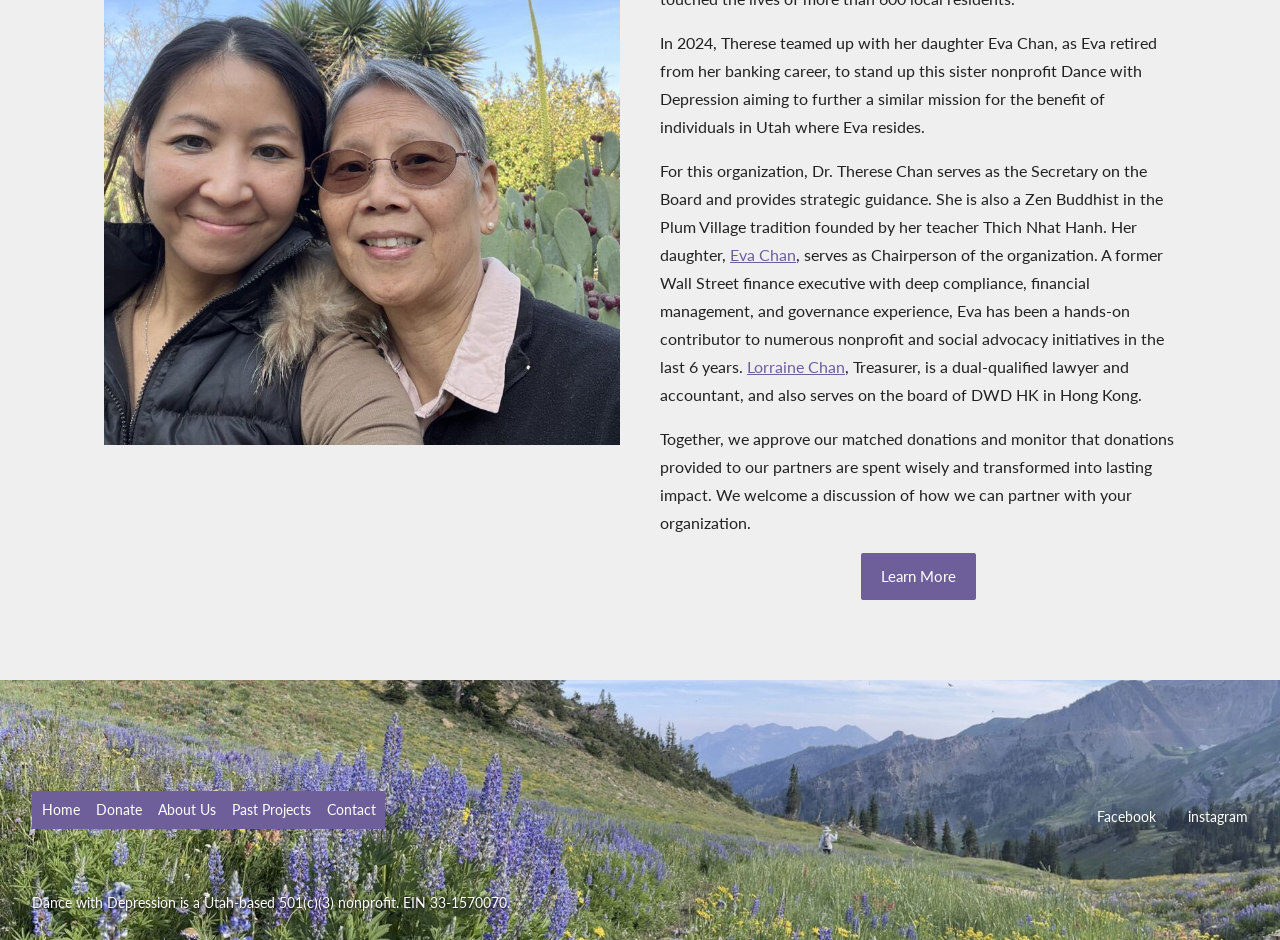
==== commit b845b6a4: "updated files with improve styling" ====
--- a/index.html
+++ b/index.html
@@ -1,3 +1,3 @@
-<!doctype html><html lang="en"><head><meta charset="utf-8"><meta name="viewport" content="width=device-width,initial-scale=1"><title>Home - Dance with Depression</title><meta name="description" content="Promote mental wellness through communal support and education."><meta property="og:title" content="Home - Dance with Depression"><meta property="og:image" content="https://dancewithdepression.org/wp-content/uploads/2026/01/cropped-DancewithDepressionLogo-1.png"><link rel="icon" href="https://dancewithdepression.org/wp-content/uploads/2026/01/cropped-DancewithDepressionLogo-270x270.png"><link rel="preconnect" href="https://fonts.googleapis.com"><link rel="preconnect" href="https://fonts.gstatic.com" crossorigin><link rel="stylesheet" href="https://fonts.googleapis.com/css2?family=Lato:wght@400;700&family=Playfair+Display:wght@400;600&display=swap"><link rel="stylesheet" href="styles.css?v=20261120"></head><body><a class="skip" href="#main">Skip to content</a><header class="top"><nav aria-label="Main"><a href="index.html" aria-current="page">Home</a><a href="about.html">About Us</a><a href="approach.html">Approach</a><a href="contact.html">Contact</a><a class="btn-line" href="donate.html">Donate</a></nav></header><main id="main"><section class="hero"><div class="hero-in"><img class="logo" src="https://dancewithdepression.org/wp-content/uploads/2026/01/DancewithDepressionLogo-1-150x150.png" alt="Dance with Depression logo" width="150" height="150"><h1>Dance with Depression</h1><p class="tag">Promote Mental Wellness through communal support and education</p><a class="btn" href="about.html">About Us</a></div></section>
-<section class="wrap text"><h2>Our Mission: Mental Health Support<img class="ico" src="https://dancewithdepression.org/wp-content/uploads/2026/01/DancewithDepressionLogo-1-150x150.png" alt=""></h2><p>Dance with Depression aims to promote the mental wellness of individuals through initiatives that provide communal support and education to enable each of us to embark on our own healing journey</p><h2>Our Approach: Matching Grant and Hands-on Support<img class="ico" src="https://dancewithdepression.org/wp-content/uploads/2026/01/DancewithDepressionLogo-1-150x150.png" alt=""></h2><p>We form partnerships with organizations with proven success in contributing to the causes we support. Unlike traditional foundations and grantors, we don’t just write checks—we roll up our sleeves to assist our partners, including being a board member and providing hands-on support in matters related to governance, financial management, fund raising activities, and human resource strategies</p><p class="c"><a class="btn" href="approach.html">Our Approach</a></p></section>
-<section class="band"><div class="wrap"><p class="label">Dance With Depression</p><h2 class="purple">About Us</h2><div class="two"><div><img src="https://dancewithdepression.org/wp-content/uploads/2025/10/IMG_2669-768x1024.jpg" alt="Eva Chan and Dr. Therese Chan"></div><div><p>Founded in 2024, Dance with Depression is a Utah-based 501(c)3 nonprofit with a mission to help promote mental wellness and manage depressive symptoms through communal support and education.</p><p>After losing her husband to suicide in 1998, Dr. Therese Chan, a family doctor, created a nonprofit in Hong Kong <a href="https://www.dwd.org.hk/">Dance with Depression (DWD HK)</a> that coordinates support groups and a range of communal services to those suffering from depression. Over 24+ years, the organization has touched the lives of more than 600 local residents.</p><p>In 2024, Therese teamed up with her daughter Eva Chan, as Eva retired from her banking career, to stand up this sister nonprofit Dance with Depression aiming to further a similar mission for the benefit of individuals in Utah where Eva resides.</p><p>For this organization, Dr. Therese Chan serves as the Secretary on the Board and provides strategic guidance. She is also a Zen Buddhist in the Plum Village tradition founded by her teacher Thich Nhat Hanh. Her daughter, <a href="https://www.linkedin.com/in/evachan101/">Eva Chan</a>, serves as Chairperson of the organization. A former Wall Street finance executive with deep compliance, financial management, and governance experience, Eva has been a hands-on contributor to numerous nonprofit and social advocacy initiatives in the last 6 years. <a href="https://www.linkedin.com/in/lorraine-chan-2460182b/">Lorraine Chan</a>, Treasurer, is a dual-qualified lawyer and accountant, and also serves on the board of DWD HK in Hong Kong.</p><p>Together, we approve our matched donations and monitor that donations provided to our partners are spent wisely and transformed into lasting impact. We welcome a discussion of how we can partner with your organization.</p><p class="c"><a class="btn" href="about.html">Learn More</a></p></div></div></div></section></main><footer class="foot"><nav class="bar" aria-label="Footer"><a href="index.html">Home</a><a href="donate.html">Donate</a><a href="about.html">About Us</a><a href="approach.html">Approach</a><a href="contact.html">Contact</a></nav><div class="social"><a href="http://www.facebook.com/@dancewithdepression">Facebook</a><a href="http://www.instagram.com/dancewithdepressionus">instagram</a></div><p class="small">Dance with Depression is a Utah-based 501(c)(3) nonprofit. EIN 33-1570070.</p></footer></body></html>+<!doctype html><html lang="en"><head><meta charset="utf-8"><meta name="viewport" content="width=device-width,initial-scale=1"><title>Home - Dance with Depression</title><meta name="description" content="Promote mental wellness through communal support and education."><meta property="og:title" content="Home - Dance with Depression"><meta property="og:image" content="https://dancewithdepression.org/images/social-share.png"><link rel="icon" href="images/favicon.png"><link rel="preconnect" href="https://fonts.googleapis.com"><link rel="preconnect" href="https://fonts.gstatic.com" crossorigin><link rel="stylesheet" href="https://fonts.googleapis.com/css2?family=Lato:wght@400;700&family=Playfair+Display:wght@400;600&display=swap"><link rel="stylesheet" href="styles.css?v=20261126"></head><body><a class="skip" href="#main">Skip to content</a><header class="top"><nav aria-label="Main"><a href="index.html" aria-current="page">Home</a><a href="about.html">About Us</a><a href="past-projects.html">Past Projects</a><a href="contact.html">Contact</a><a class="btn-line" href="donate.html">Donate</a></nav></header><main id="main"><section class="hero"><div class="hero-in"><img class="logo" src="images/logo.png" alt="Dance with Depression logo" width="150" height="150"><h1>Dance with Depression</h1><p class="tag">Promote Mental Wellness through communal support and education</p><a class="btn" href="about.html">About Us</a></div></section>
+<section class="wrap text"><h2>Our Mission: Mental Health Support<img class="ico" src="images/logo.png" alt=""></h2><p>Dance with Depression aims to promote the mental wellness of individuals through initiatives that provide communal support and education to enable each of us to embark on our own healing journey</p><h2>Our Approach: Matching Grant and Hands-on Support<img class="ico" src="images/logo.png" alt=""></h2><p>We form partnerships with organizations with proven success in contributing to the causes we support. Unlike traditional foundations and grantors, we don’t just write checks—we roll up our sleeves to assist our partners, including being a board member and providing hands-on support in matters related to governance, financial management, fund raising activities, and human resource strategies</p><p class="c"><a class="btn" href="past-projects.html#approach">Our Approach</a></p></section>
+<section class="band"><div class="wrap"><p class="label">Dance With Depression</p><h2 class="purple">About Us</h2><div class="two"><div><img width="768" height="1024" src="images/eva-and-therese.jpg" alt="Eva Chan and Dr. Therese Chan"></div><div><p>Founded in 2024, Dance with Depression is a Utah-based 501(c)3 nonprofit with a mission to help promote mental wellness and manage depressive symptoms through communal support and education.</p><p>After losing her husband to suicide in 1998, Dr. Therese Chan, a family doctor, created a nonprofit in Hong Kong <a href="https://www.dwd.org.hk/">Dance with Depression (DWD HK)</a> that coordinates support groups and a range of communal services to those suffering from depression. Over 24+ years, the organization has touched the lives of more than 600 local residents.</p><p>In 2024, Therese teamed up with her daughter Eva Chan, as Eva retired from her banking career, to stand up this sister nonprofit Dance with Depression aiming to further a similar mission for the benefit of individuals in Utah where Eva resides.</p><p>For this organization, Dr. Therese Chan serves as the Secretary on the Board and provides strategic guidance. She is also a Zen Buddhist in the Plum Village tradition founded by her teacher Thich Nhat Hanh. Her daughter, <a href="https://www.linkedin.com/in/evachan101/">Eva Chan</a>, serves as Chairperson of the organization. A former Wall Street finance executive with deep compliance, financial management, and governance experience, Eva has been a hands-on contributor to numerous nonprofit and social advocacy initiatives in the last 6 years. <a href="https://www.linkedin.com/in/lorraine-chan-2460182b/">Lorraine Chan</a>, Treasurer, is a dual-qualified lawyer and accountant, and also serves on the board of DWD HK in Hong Kong.</p><p>Together, we approve our matched donations and monitor that donations provided to our partners are spent wisely and transformed into lasting impact. We welcome a discussion of how we can partner with your organization.</p><p class="c"><a class="btn" href="about.html">Learn More</a></p></div></div></div></section></main><footer class="foot"><nav class="bar" aria-label="Footer"><a href="index.html">Home</a><a href="donate.html">Donate</a><a href="about.html">About Us</a><a href="past-projects.html">Past Projects</a><a href="contact.html">Contact</a></nav><div class="social"><a href="http://www.facebook.com/@dancewithdepression">Facebook</a><a href="http://www.instagram.com/dancewithdepressionus">instagram</a></div><p class="small">Dance with Depression is a Utah-based 501(c)(3) nonprofit. EIN 33-1570070.</p></footer></body></html>
--- a/styles.css
+++ b/styles.css
@@ -1,7 +1,7 @@
 /* Tokens: edit colors, fonts, and hero/footer photos here */
 :root{--purple:#6e5f9b;--ink:#222;--gray:#efefef;--serif:"Playfair Display",Georgia,serif;--sans:"Lato",system-ui,sans-serif;
---hero:linear-gradient(rgba(25,60,120,.35),rgba(25,60,120,.35)),url("images/hero.jpg") center/cover,linear-gradient(#4277b5,#1d3f6e);
---foot:url("images/footer.jpg") center/cover,linear-gradient(#5d7f5a,#3b5f7e)}
+--hero:linear-gradient(rgba(25,60,120,.35),rgba(25,60,120,.35)),url("images/devils-castle.jpg") center/cover,linear-gradient(#4277b5,#1d3f6e);
+--foot:url("images/wildflowers.jpg") center/cover,linear-gradient(#5d7f5a,#3b5f7e)}
 *{box-sizing:border-box}body{margin:0;font:1rem/1.75 var(--sans);color:var(--ink);background:#fff}
 h1,h2{font-family:var(--serif);font-weight:400}h2{font-size:clamp(1.7rem,3.2vw,2.5rem);letter-spacing:-.04em;line-height:1.2;margin:2.5rem 0 3rem}
 h2::after{content:"";display:block;width:min(432px,100%);height:3px;background:var(--purple);margin-top:1.4rem}h3{font:700 1.3rem var(--sans)}
@@ -55,3 +55,30 @@
 .contact form{margin:0;gap:1.2rem}.contact label{font:400 .85rem var(--sans);color:#7a3e65}.contact label b{color:#d00}.contact input,.contact textarea,.contact select{font:inherit;font-size:.9rem;color:var(--purple);padding:.8rem;border:1px solid #6f8a5a;border-radius:3px;background:#fff;width:100%}
 .ph{display:grid;grid-template-columns:1fr 2.4fr;gap:.3rem}.sm-btn{justify-self:start;border:0;font-size:.8rem;cursor:pointer;padding:.55rem 1rem}
 @media(max-width:700px){.contact{grid-template-columns:1fr}.cl{border:0;padding:0}}
+
+/* Layout refinements (21 Nov 2026) */
+.hero.sm{min-height:280px;padding:6rem 1.5rem 2.5rem}.hero.sm .tag{margin:.75rem 0 0}
+.bios article{display:grid;grid-template-columns:220px 1fr;gap:2.5rem;align-items:start;padding:2.5rem 0;border-top:1px solid #d3d3d3}
+.bios article:first-child{border-top:0;padding-top:1rem}
+.bios img{width:220px;height:260px;object-fit:cover;object-position:50% 22%;margin:0}
+.bios h3{margin:0 0 .2rem}.bios .bio-text p{max-width:none}.bios .bio-text p:first-of-type+p{margin-top:1rem}
+@media(max-width:700px){.bios article{grid-template-columns:1fr;gap:1rem}.bios img{width:200px;height:240px}.hero.sm{min-height:240px}}
+
+/* Past Projects: compact project card (22 Nov 2026) */
+.nami{padding:2rem 2.25rem;max-width:64rem}.nami h2.plain{margin:0 0 1rem}.nami p{margin:0 0 .85rem;line-height:1.65;max-width:none}
+.nami-top{display:grid;grid-template-columns:1fr 200px;gap:2rem;align-items:start}.nami .flyer{width:200px;height:auto;border-radius:2px}
+.nami hr{border:0;border-top:1px solid #d9d4ea;margin:1.25rem 0}.nami h3.serif{margin:0 0 .6rem}
+.strip{display:flex;flex-wrap:wrap;gap:1rem;align-items:flex-start;margin-top:1.1rem}.strip img{height:300px;width:auto;max-width:100%;object-fit:cover;border-radius:2px}
+@media(max-width:700px){.nami{padding:1.5rem 1.25rem}.nami-top{grid-template-columns:1fr}.nami .flyer{order:-1}.strip img{height:auto;width:100%}}
+.strip{justify-content:space-between}
+
+/* Community Involvement subtitle */
+h2.purple-h.nb{margin-bottom:.4rem}.sub-note{color:#555;margin:0 auto 2rem;max-width:40rem}
+
+/* Phone and form fixes (22 Nov 2026) */
+.contact label{display:block}.contact input,.contact textarea,.contact select{display:block;margin-top:.3rem}
+@media(max-width:700px){
+.top{padding:.6rem .75rem}.top nav{gap:.1rem .8rem;font-size:.9rem}.top nav a{padding:.6rem .15rem}.top nav a.btn-line{padding:.55rem .85rem}
+.hero{padding-top:7.5rem}.hero.sm{padding-top:8rem}.split{padding-top:8rem}
+.bar a,.social a{display:inline-block;padding:.6rem .35rem}}
+.bar{flex-wrap:wrap}@media(max-width:700px){.bar{gap:0 .35rem}.foot{padding:4rem 1rem 1.5rem}}
